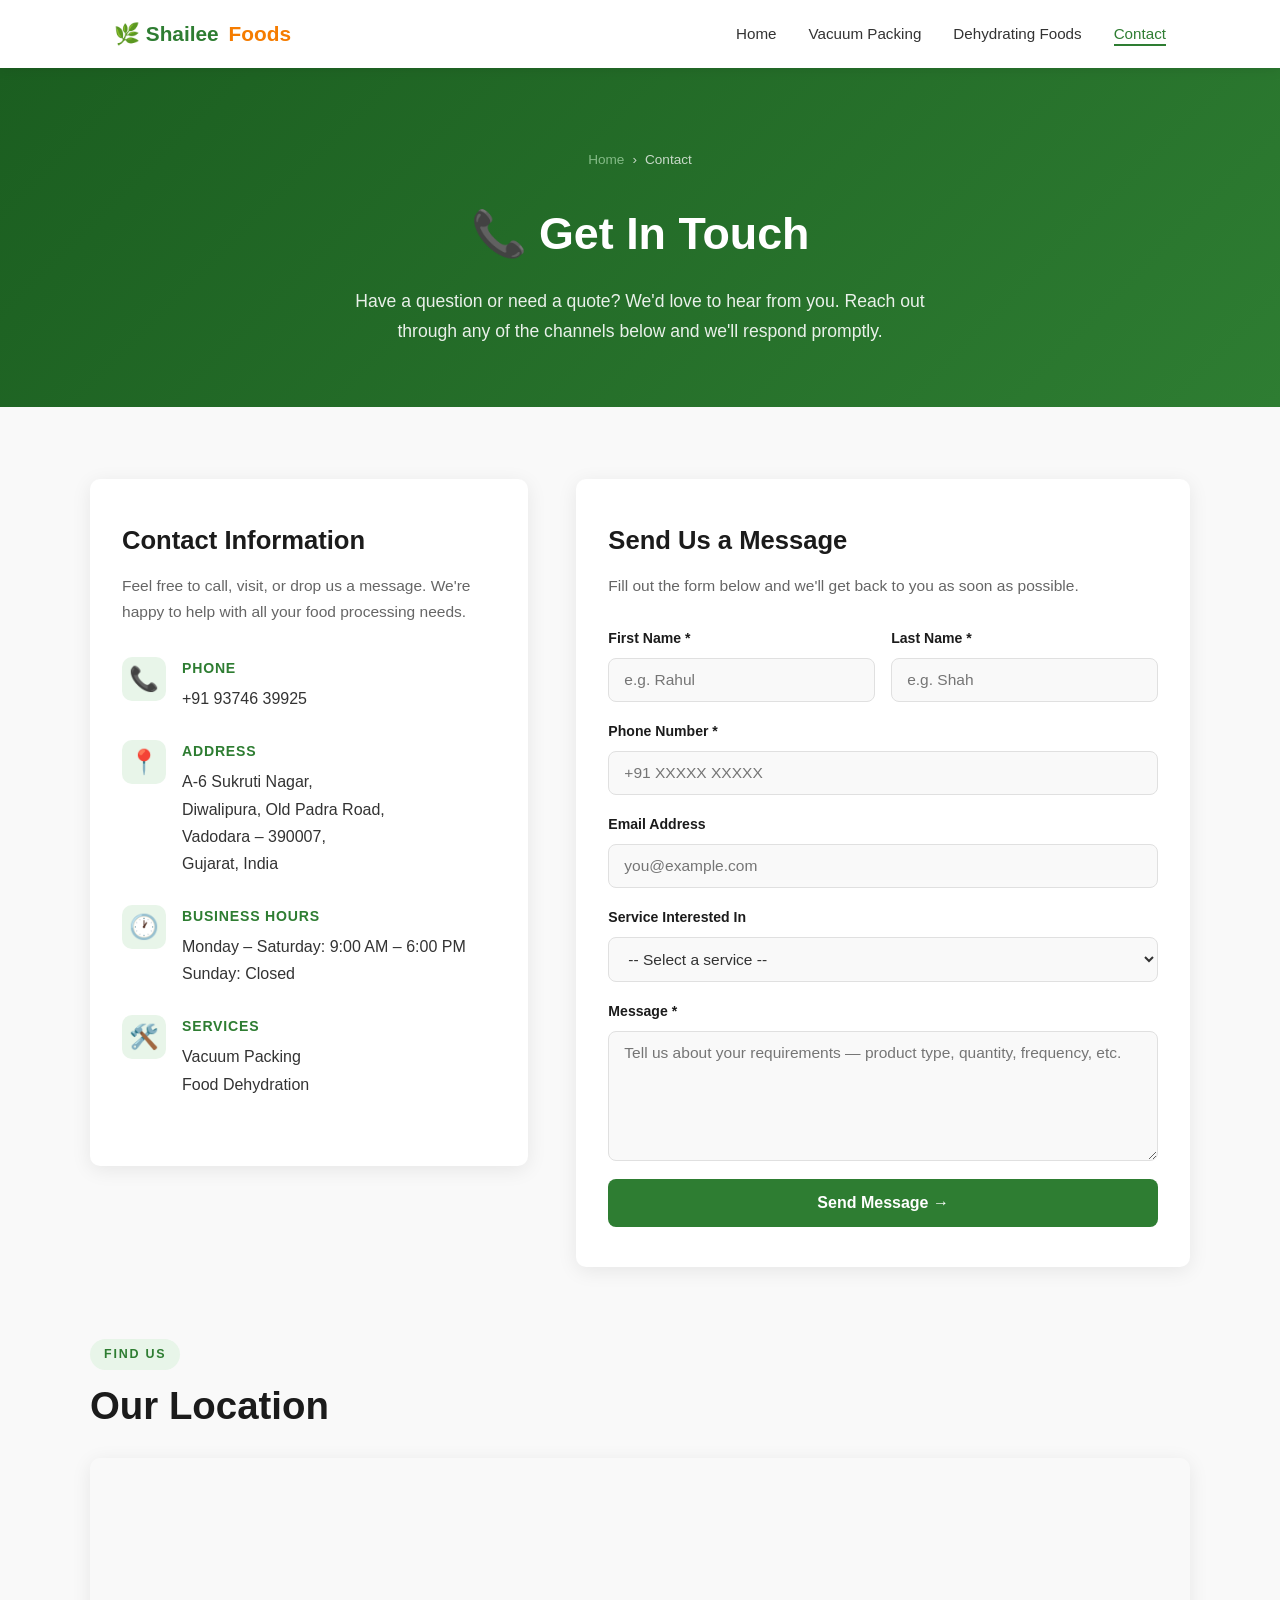
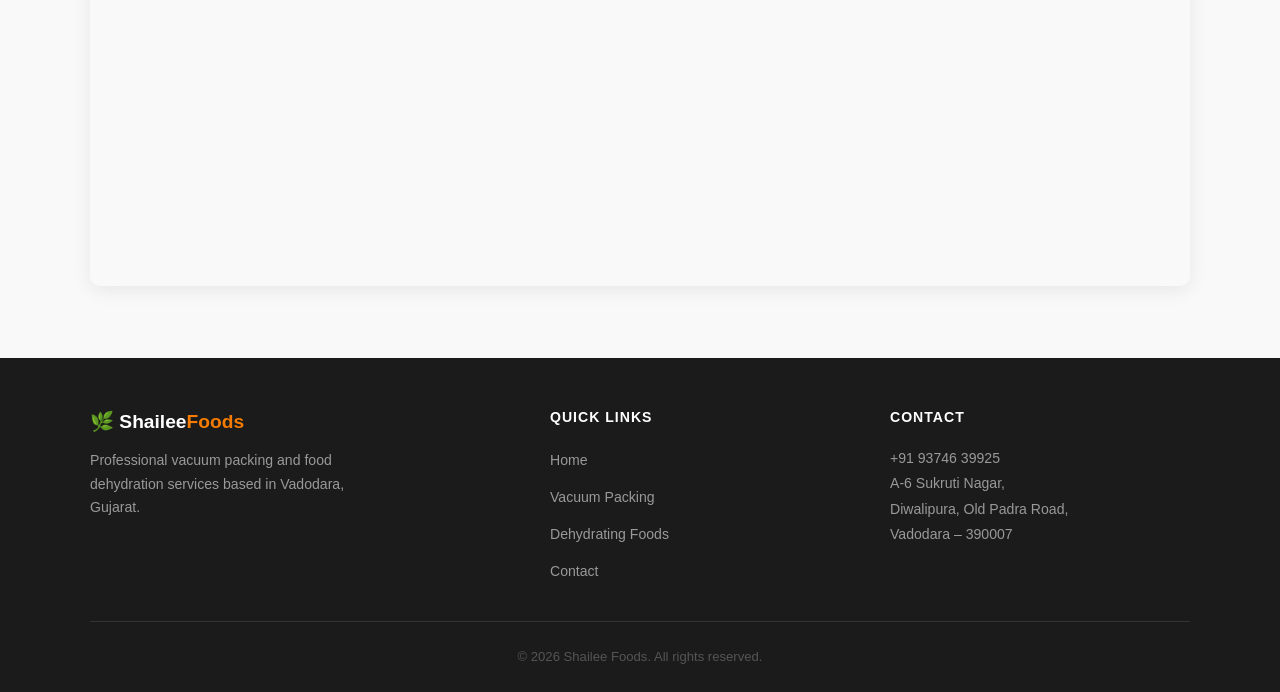
==== contact.html @ 6eaf428a "Initial website commit" ====
<!DOCTYPE html>
<html lang="en">
<head>
  <meta charset="UTF-8" />
  <meta name="viewport" content="width=device-width, initial-scale=1.0" />
  <title>Contact Us | Shailee Foods</title>
  <meta name="description" content="Get in touch with Shailee Foods in Vadodara for vacuum packing and food dehydration enquiries. Call +91 9374639925 or visit us at Old Padra Road." />
  <link rel="stylesheet" href="styles.css" />
</head>
<body>

  <!-- NAVBAR -->
  <nav class="navbar">
    <div class="nav-inner">
      <a href="index.html" class="nav-logo">🌿 Shailee<span>Foods</span></a>
      <button class="hamburger" id="hamburger" aria-label="Toggle menu">
        <span></span><span></span><span></span>
      </button>
      <ul class="nav-links" id="navLinks">
        <li><a href="index.html">Home</a></li>
        <li><a href="vacuum-packing.html">Vacuum Packing</a></li>
        <li><a href="dehydrating.html">Dehydrating Foods</a></li>
        <li><a href="contact.html" class="active">Contact</a></li>
      </ul>
    </div>
  </nav>

  <!-- PAGE HERO -->
  <div class="page-hero">
    <div class="breadcrumb">
      <a href="index.html">Home</a> › <span>Contact</span>
    </div>
    <h1>📞 Get In Touch</h1>
    <p>Have a question or need a quote? We'd love to hear from you. Reach out through any of the channels below and we'll respond promptly.</p>
  </div>

  <!-- CONTACT SECTION -->
  <section>
    <div class="section-inner">
      <div class="contact-grid">

        <!-- Left: Info -->
        <div class="contact-info-card">
          <h2>Contact Information</h2>
          <p>Feel free to call, visit, or drop us a message. We're happy to help with all your food processing needs.</p>

          <div class="info-item">
            <div class="info-icon">📞</div>
            <div class="info-text">
              <h4>Phone</h4>
              <p><a href="tel:+919374639925">+91 93746 39925</a></p>
            </div>
          </div>

          <div class="info-item">
            <div class="info-icon">📍</div>
            <div class="info-text">
              <h4>Address</h4>
              <p>
                A-6 Sukruti Nagar,<br />
                Diwalipura, Old Padra Road,<br />
                Vadodara – 390007,<br />
                Gujarat, India
              </p>
            </div>
          </div>

          <div class="info-item">
            <div class="info-icon">🕐</div>
            <div class="info-text">
              <h4>Business Hours</h4>
              <p>
                Monday – Saturday: 9:00 AM – 6:00 PM<br />
                Sunday: Closed
              </p>
            </div>
          </div>

          <div class="info-item">
            <div class="info-icon">🛠️</div>
            <div class="info-text">
              <h4>Services</h4>
              <p>
                <a href="vacuum-packing.html">Vacuum Packing</a><br />
                <a href="dehydrating.html">Food Dehydration</a>
              </p>
            </div>
          </div>
        </div>

        <!-- Right: Form -->
        <div class="contact-form-card">
          <h2>Send Us a Message</h2>
          <p>Fill out the form below and we'll get back to you as soon as possible.</p>

          <form id="contactForm" novalidate>
            <div class="form-row">
              <div class="form-group">
                <label for="firstName">First Name *</label>
                <input type="text" id="firstName" name="firstName" placeholder="e.g. Rahul" required />
              </div>
              <div class="form-group">
                <label for="lastName">Last Name *</label>
                <input type="text" id="lastName" name="lastName" placeholder="e.g. Shah" required />
              </div>
            </div>

            <div class="form-group">
              <label for="phone">Phone Number *</label>
              <input type="tel" id="phone" name="phone" placeholder="+91 XXXXX XXXXX" required />
            </div>

            <div class="form-group">
              <label for="email">Email Address</label>
              <input type="email" id="email" name="email" placeholder="you@example.com" />
            </div>

            <div class="form-group">
              <label for="service">Service Interested In</label>
              <select id="service" name="service">
                <option value="">-- Select a service --</option>
                <option value="vacuum-packing">Vacuum Packing</option>
                <option value="dehydrating">Dehydrating Food Products</option>
                <option value="both">Both Services</option>
                <option value="other">Other / General Enquiry</option>
              </select>
            </div>

            <div class="form-group">
              <label for="message">Message *</label>
              <textarea id="message" name="message" placeholder="Tell us about your requirements — product type, quantity, frequency, etc." required></textarea>
            </div>

            <button type="submit" class="form-submit">Send Message →</button>

            <p id="formSuccess" style="display:none;margin-top:16px;color:var(--primary);font-weight:600;text-align:center;">
              ✅ Thank you! Your message has been sent. We'll be in touch soon.
            </p>
            <p id="formError" style="display:none;margin-top:16px;color:#c62828;font-weight:600;text-align:center;">
              ⚠️ Please fill in all required fields before submitting.
            </p>
          </form>
        </div>

      </div>
    </div>
  </section>

  <!-- MAP -->
  <section class="map-section">
    <div class="section-inner">
      <div class="section-label">Find Us</div>
      <h2 class="section-title" style="margin-bottom:28px;">Our Location</h2>
      <div class="map-wrap">
        <iframe
          title="Shailee Foods Location"
          src="https://www.google.com/maps/embed?pb=!1m18!1m12!1m3!1d3691.7254860165727!2d73.16155!3d22.29456!2m3!1f0!2f0!3f0!3m2!1i1024!2i768!4f13.1!3m3!1m2!1s0x395fc5873b2c3a4f%3A0x1!2sDiwalipura%2C%20Old%20Padra%20Road%2C%20Vadodara%2C%20Gujarat%20390007!5e0!3m2!1sen!2sin!4v1680000000000!5m2!1sen!2sin"
          width="100%"
          height="420"
          style="border:0;"
          allowfullscreen=""
          loading="lazy"
          referrerpolicy="no-referrer-when-downgrade">
        </iframe>
      </div>
    </div>
  </section>

  <!-- FOOTER -->
  <footer>
    <div class="footer-inner">
      <div class="footer-top">
        <div class="footer-brand">
          <h3>🌿 Shailee<span>Foods</span></h3>
          <p>Professional vacuum packing and food dehydration services based in Vadodara, Gujarat.</p>
        </div>
        <div class="footer-col">
          <h4>Quick Links</h4>
          <ul>
            <li><a href="index.html">Home</a></li>
            <li><a href="vacuum-packing.html">Vacuum Packing</a></li>
            <li><a href="dehydrating.html">Dehydrating Foods</a></li>
            <li><a href="contact.html">Contact</a></li>
          </ul>
        </div>
        <div class="footer-col">
          <h4>Contact</h4>
          <address>
            <a href="tel:+919374639925">+91 93746 39925</a><br />
            A-6 Sukruti Nagar,<br />
            Diwalipura, Old Padra Road,<br />
            Vadodara – 390007
          </address>
        </div>
      </div>
      <div class="footer-bottom">
        <p>&copy; 2026 Shailee Foods. All rights reserved.</p>
      </div>
    </div>
  </footer>

  <script>
    // Hamburger menu
    const hamburger = document.getElementById('hamburger');
    const navLinks  = document.getElementById('navLinks');
    hamburger.addEventListener('click', () => navLinks.classList.toggle('open'));

    // Contact form validation (client-side)
    document.getElementById('contactForm').addEventListener('submit', function (e) {
      e.preventDefault();
      const firstName = document.getElementById('firstName').value.trim();
      const lastName  = document.getElementById('lastName').value.trim();
      const phone     = document.getElementById('phone').value.trim();
      const message   = document.getElementById('message').value.trim();

      const success = document.getElementById('formSuccess');
      const error   = document.getElementById('formError');

      if (!firstName || !lastName || !phone || !message) {
        error.style.display   = 'block';
        success.style.display = 'none';
        return;
      }

      // Hide error, show success
      error.style.display   = 'none';
      success.style.display = 'block';
      this.reset();
    });
  </script>
</body>
</html>
---- styles.css ----
/* ===== GLOBAL STYLES ===== */
* {
  margin: 0;
  padding: 0;
  box-sizing: border-box;
}

:root {
  --primary:   #2e7d32;
  --primary-light: #4caf50;
  --accent:    #f57c00;
  --dark:      #1b1b1b;
  --light:     #f9f9f9;
  --white:     #ffffff;
  --text:      #333333;
  --muted:     #666666;
  --border:    #e0e0e0;
  --shadow:    0 4px 20px rgba(0,0,0,0.08);
  --radius:    10px;
}

body {
  font-family: 'Segoe UI', Tahoma, Geneva, Verdana, sans-serif;
  color: var(--text);
  background: var(--light);
  line-height: 1.7;
}

a {
  text-decoration: none;
  color: inherit;
}

img {
  max-width: 100%;
  display: block;
}

/* ===== NAVBAR ===== */
.navbar {
  background: var(--white);
  position: sticky;
  top: 0;
  z-index: 100;
  box-shadow: 0 2px 12px rgba(0,0,0,0.08);
}

.nav-inner {
  max-width: 1100px;
  margin: 0 auto;
  padding: 0 24px;
  display: flex;
  align-items: center;
  justify-content: space-between;
  height: 68px;
}

.nav-logo {
  display: flex;
  align-items: center;
  gap: 10px;
  font-size: 1.3rem;
  font-weight: 700;
  color: var(--primary);
}

.nav-logo span {
  color: var(--accent);
}

.nav-links {
  list-style: none;
  display: flex;
  gap: 32px;
}

.nav-links a {
  font-size: 0.95rem;
  font-weight: 500;
  color: var(--text);
  transition: color 0.2s;
  position: relative;
  padding-bottom: 4px;
}

.nav-links a::after {
  content: '';
  display: block;
  width: 0;
  height: 2px;
  background: var(--primary);
  transition: width 0.25s;
  position: absolute;
  bottom: 0;
  left: 0;
}

.nav-links a:hover,
.nav-links a.active {
  color: var(--primary);
}

.nav-links a:hover::after,
.nav-links a.active::after {
  width: 100%;
}

/* Hamburger (mobile) */
.hamburger {
  display: none;
  flex-direction: column;
  gap: 5px;
  cursor: pointer;
  background: none;
  border: none;
  padding: 4px;
}

.hamburger span {
  display: block;
  width: 26px;
  height: 2px;
  background: var(--primary);
  border-radius: 2px;
  transition: all 0.3s;
}

/* ===== HERO ===== */
.hero {
  background: linear-gradient(135deg, #1b5e20 0%, #2e7d32 50%, #388e3c 100%);
  color: var(--white);
  padding: 100px 24px;
  text-align: center;
}

.hero-inner {
  max-width: 760px;
  margin: 0 auto;
}

.hero-badge {
  display: inline-block;
  background: rgba(255,255,255,0.15);
  backdrop-filter: blur(4px);
  color: var(--white);
  font-size: 0.8rem;
  font-weight: 600;
  letter-spacing: 1.5px;
  text-transform: uppercase;
  padding: 6px 18px;
  border-radius: 999px;
  margin-bottom: 24px;
  border: 1px solid rgba(255,255,255,0.25);
}

.hero h1 {
  font-size: clamp(2rem, 5vw, 3.2rem);
  font-weight: 800;
  line-height: 1.2;
  margin-bottom: 20px;
}

.hero h1 em {
  font-style: normal;
  color: #a5d6a7;
}

.hero p {
  font-size: 1.15rem;
  opacity: 0.9;
  margin-bottom: 36px;
  max-width: 580px;
  margin-left: auto;
  margin-right: auto;
}

.btn-group {
  display: flex;
  gap: 14px;
  justify-content: center;
  flex-wrap: wrap;
}

.btn {
  display: inline-block;
  padding: 14px 32px;
  border-radius: 999px;
  font-size: 0.95rem;
  font-weight: 600;
  cursor: pointer;
  transition: transform 0.2s, box-shadow 0.2s;
  border: none;
}

.btn:hover {
  transform: translateY(-2px);
  box-shadow: 0 8px 24px rgba(0,0,0,0.2);
}

.btn-primary {
  background: var(--accent);
  color: var(--white);
}

.btn-outline {
  background: transparent;
  color: var(--white);
  border: 2px solid rgba(255,255,255,0.7);
}

/* ===== SECTION WRAPPERS ===== */
section {
  padding: 72px 24px;
}

.section-inner {
  max-width: 1100px;
  margin: 0 auto;
}

.section-label {
  display: inline-block;
  font-size: 0.78rem;
  font-weight: 700;
  letter-spacing: 1.8px;
  text-transform: uppercase;
  color: var(--primary);
  background: #e8f5e9;
  padding: 5px 14px;
  border-radius: 999px;
  margin-bottom: 12px;
}

.section-title {
  font-size: clamp(1.6rem, 3vw, 2.4rem);
  font-weight: 800;
  color: var(--dark);
  margin-bottom: 14px;
  line-height: 1.25;
}

.section-sub {
  color: var(--muted);
  font-size: 1.05rem;
  max-width: 560px;
  margin-bottom: 48px;
}

/* ===== SERVICES CARDS ===== */
.services-grid {
  display: grid;
  grid-template-columns: repeat(auto-fit, minmax(300px, 1fr));
  gap: 28px;
}

.service-card {
  background: var(--white);
  border-radius: var(--radius);
  box-shadow: var(--shadow);
  overflow: hidden;
  transition: transform 0.25s, box-shadow 0.25s;
  display: flex;
  flex-direction: column;
}

.service-card:hover {
  transform: translateY(-6px);
  box-shadow: 0 12px 36px rgba(0,0,0,0.12);
}

.card-icon-wrap {
  background: linear-gradient(135deg, #e8f5e9, #c8e6c9);
  padding: 36px 28px 28px;
  display: flex;
  align-items: center;
  gap: 16px;
}

.card-icon {
  font-size: 2.6rem;
  line-height: 1;
}

.card-icon-wrap h3 {
  font-size: 1.25rem;
  font-weight: 700;
  color: var(--primary);
}

.card-body {
  padding: 24px 28px 28px;
  flex: 1;
  display: flex;
  flex-direction: column;
}

.card-body p {
  color: var(--muted);
  font-size: 0.97rem;
  margin-bottom: 20px;
  flex: 1;
}

.card-link {
  display: inline-flex;
  align-items: center;
  gap: 6px;
  color: var(--primary);
  font-weight: 600;
  font-size: 0.9rem;
  transition: gap 0.2s;
}

.card-link:hover {
  gap: 10px;
}

/* ===== WHY US (stats / pillars) ===== */
.why-bg {
  background: #f1f8e9;
}

.pillars-grid {
  display: grid;
  grid-template-columns: repeat(auto-fit, minmax(200px, 1fr));
  gap: 24px;
}

.pillar {
  background: var(--white);
  border-radius: var(--radius);
  padding: 28px 24px;
  box-shadow: var(--shadow);
  text-align: center;
}

.pillar-icon {
  font-size: 2.2rem;
  margin-bottom: 12px;
}

.pillar h4 {
  font-size: 1rem;
  font-weight: 700;
  color: var(--dark);
  margin-bottom: 8px;
}

.pillar p {
  font-size: 0.88rem;
  color: var(--muted);
}

/* ===== CTA STRIP ===== */
.cta-strip {
  background: linear-gradient(135deg, #1b5e20, #2e7d32);
  color: var(--white);
  text-align: center;
  padding: 72px 24px;
}

.cta-strip h2 {
  font-size: clamp(1.6rem, 3vw, 2.4rem);
  font-weight: 800;
  margin-bottom: 14px;
}

.cta-strip p {
  opacity: 0.88;
  font-size: 1.05rem;
  margin-bottom: 32px;
}

/* ===== DETAIL PAGE ===== */
.page-hero {
  background: linear-gradient(135deg, #1b5e20 0%, #2e7d32 100%);
  color: var(--white);
  padding: 80px 24px 60px;
  text-align: center;
}

.page-hero h1 {
  font-size: clamp(1.8rem, 4vw, 2.8rem);
  font-weight: 800;
  margin-bottom: 16px;
}

.page-hero p {
  font-size: 1.1rem;
  opacity: 0.9;
  max-width: 600px;
  margin: 0 auto;
}

.breadcrumb {
  display: flex;
  align-items: center;
  gap: 8px;
  font-size: 0.85rem;
  opacity: 0.75;
  justify-content: center;
  margin-bottom: 24px;
}

.breadcrumb a { opacity: 1; color: #a5d6a7; }
.breadcrumb a:hover { text-decoration: underline; }

/* Two-column layout for detail pages */
.detail-grid {
  display: grid;
  grid-template-columns: 1fr 1fr;
  gap: 48px;
  align-items: start;
}

.detail-visual {
  background: linear-gradient(135deg, #e8f5e9, #c8e6c9);
  border-radius: var(--radius);
  display: flex;
  align-items: center;
  justify-content: center;
  font-size: 8rem;
  min-height: 340px;
}

.detail-content h2 {
  font-size: 1.7rem;
  font-weight: 800;
  color: var(--dark);
  margin-bottom: 16px;
}

.detail-content p {
  color: var(--muted);
  margin-bottom: 20px;
}

.benefit-list {
  list-style: none;
  display: flex;
  flex-direction: column;
  gap: 12px;
  margin-bottom: 28px;
}

.benefit-list li {
  display: flex;
  align-items: flex-start;
  gap: 12px;
  font-size: 0.97rem;
}

.benefit-list li::before {
  content: '✓';
  display: inline-flex;
  align-items: center;
  justify-content: center;
  width: 22px;
  height: 22px;
  min-width: 22px;
  background: var(--primary);
  color: var(--white);
  border-radius: 50%;
  font-size: 0.75rem;
  font-weight: 700;
  margin-top: 2px;
}

/* Features / process steps */
.features-section {
  background: #f1f8e9;
}

.features-grid {
  display: grid;
  grid-template-columns: repeat(auto-fit, minmax(220px, 1fr));
  gap: 24px;
}

.feature-card {
  background: var(--white);
  border-radius: var(--radius);
  padding: 28px 22px;
  box-shadow: var(--shadow);
}

.feature-num {
  font-size: 0.78rem;
  font-weight: 700;
  letter-spacing: 1.5px;
  text-transform: uppercase;
  color: var(--primary);
  background: #e8f5e9;
  display: inline-block;
  padding: 3px 10px;
  border-radius: 999px;
  margin-bottom: 14px;
}

.feature-card h4 {
  font-size: 1.05rem;
  font-weight: 700;
  margin-bottom: 8px;
  color: var(--dark);
}

.feature-card p {
  font-size: 0.88rem;
  color: var(--muted);
}

/* ===== CONTACT PAGE ===== */
.contact-grid {
  display: grid;
  grid-template-columns: 1fr 1.4fr;
  gap: 48px;
  align-items: start;
}

.contact-info-card {
  background: var(--white);
  border-radius: var(--radius);
  box-shadow: var(--shadow);
  padding: 40px 32px;
}

.contact-info-card h2 {
  font-size: 1.6rem;
  font-weight: 800;
  color: var(--dark);
  margin-bottom: 10px;
}

.contact-info-card > p {
  color: var(--muted);
  margin-bottom: 32px;
  font-size: 0.97rem;
}

.info-item {
  display: flex;
  align-items: flex-start;
  gap: 16px;
  margin-bottom: 28px;
}

.info-icon {
  font-size: 1.5rem;
  min-width: 44px;
  height: 44px;
  background: #e8f5e9;
  border-radius: var(--radius);
  display: flex;
  align-items: center;
  justify-content: center;
}

.info-text h4 {
  font-size: 0.88rem;
  font-weight: 700;
  text-transform: uppercase;
  letter-spacing: 0.8px;
  color: var(--primary);
  margin-bottom: 4px;
}

.info-text p {
  color: var(--text);
  font-size: 1rem;
}

.info-text a {
  color: var(--text);
  transition: color 0.2s;
}

.info-text a:hover { color: var(--primary); }

/* Contact Form */
.contact-form-card {
  background: var(--white);
  border-radius: var(--radius);
  box-shadow: var(--shadow);
  padding: 40px 32px;
}

.contact-form-card h2 {
  font-size: 1.6rem;
  font-weight: 800;
  color: var(--dark);
  margin-bottom: 10px;
}

.contact-form-card > p {
  color: var(--muted);
  margin-bottom: 28px;
  font-size: 0.97rem;
}

.form-row {
  display: grid;
  grid-template-columns: 1fr 1fr;
  gap: 16px;
}

.form-group {
  display: flex;
  flex-direction: column;
  margin-bottom: 18px;
}

.form-group label {
  font-size: 0.88rem;
  font-weight: 600;
  margin-bottom: 7px;
  color: var(--dark);
}

.form-group input,
.form-group select,
.form-group textarea {
  padding: 12px 15px;
  border: 1.5px solid var(--border);
  border-radius: 8px;
  font-size: 0.97rem;
  font-family: inherit;
  color: var(--text);
  background: var(--light);
  transition: border-color 0.2s, box-shadow 0.2s;
  outline: none;
}

.form-group input:focus,
.form-group select:focus,
.form-group textarea:focus {
  border-color: var(--primary);
  box-shadow: 0 0 0 3px rgba(46,125,50,0.12);
  background: var(--white);
}

.form-group textarea {
  resize: vertical;
  min-height: 130px;
}

.form-submit {
  width: 100%;
  padding: 15px;
  background: var(--primary);
  color: var(--white);
  border: none;
  border-radius: 8px;
  font-size: 1rem;
  font-weight: 700;
  cursor: pointer;
  transition: background 0.2s, transform 0.2s;
}

.form-submit:hover {
  background: #1b5e20;
  transform: translateY(-1px);
}

/* Map embed */
.map-section {
  padding-top: 0;
}

.map-wrap {
  border-radius: var(--radius);
  overflow: hidden;
  box-shadow: var(--shadow);
}

/* ===== FOOTER ===== */
footer {
  background: #1b1b1b;
  color: #ccc;
  padding: 48px 24px 24px;
}

.footer-inner {
  max-width: 1100px;
  margin: 0 auto;
}

.footer-top {
  display: grid;
  grid-template-columns: 1.4fr 1fr 1fr;
  gap: 40px;
  padding-bottom: 36px;
  border-bottom: 1px solid #333;
}

.footer-brand h3 {
  font-size: 1.2rem;
  font-weight: 700;
  color: var(--white);
  margin-bottom: 10px;
}

.footer-brand h3 span { color: var(--accent); }

.footer-brand p {
  font-size: 0.88rem;
  line-height: 1.7;
  color: #999;
  max-width: 260px;
}

.footer-col h4 {
  font-size: 0.88rem;
  font-weight: 700;
  text-transform: uppercase;
  letter-spacing: 1px;
  color: var(--white);
  margin-bottom: 16px;
}

.footer-col ul {
  list-style: none;
  display: flex;
  flex-direction: column;
  gap: 10px;
}

.footer-col ul li a {
  font-size: 0.88rem;
  color: #999;
  transition: color 0.2s;
}

.footer-col ul li a:hover { color: var(--primary-light); }

.footer-col address {
  font-style: normal;
  font-size: 0.88rem;
  color: #999;
  line-height: 1.8;
}

.footer-col address a {
  color: #999;
  transition: color 0.2s;
}

.footer-col address a:hover { color: var(--primary-light); }

.footer-bottom {
  padding-top: 24px;
  text-align: center;
  font-size: 0.82rem;
  color: #555;
}

/* ===== RESPONSIVE ===== */
@media (max-width: 768px) {
  .nav-links {
    display: none;
    flex-direction: column;
    position: absolute;
    top: 68px;
    left: 0; right: 0;
    background: var(--white);
    padding: 20px 24px 28px;
    box-shadow: 0 8px 24px rgba(0,0,0,0.1);
    gap: 18px;
  }

  .nav-links.open { display: flex; }
  .hamburger { display: flex; }

  .detail-grid,
  .contact-grid {
    grid-template-columns: 1fr;
  }

  .detail-visual { min-height: 200px; font-size: 5rem; }

  .form-row { grid-template-columns: 1fr; }

  .footer-top {
    grid-template-columns: 1fr;
    gap: 28px;
  }

  section { padding: 52px 20px; }
}
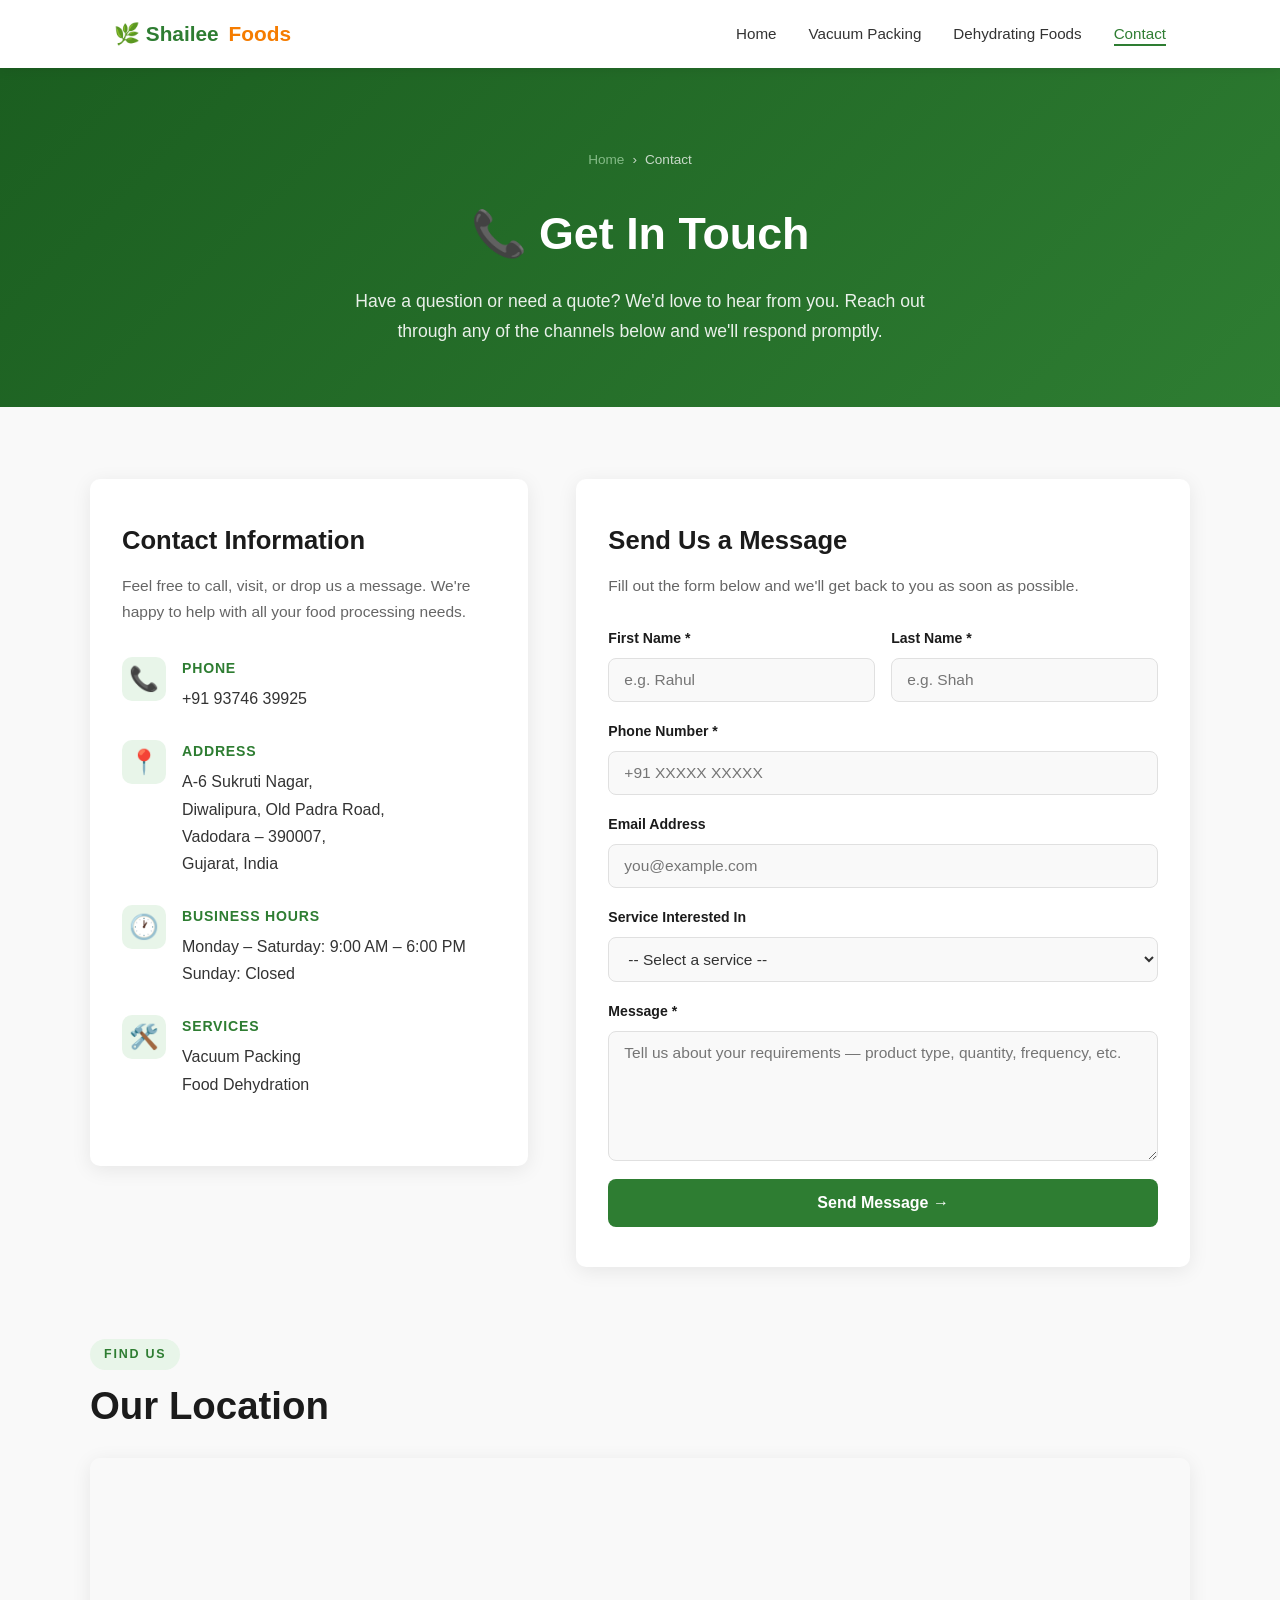
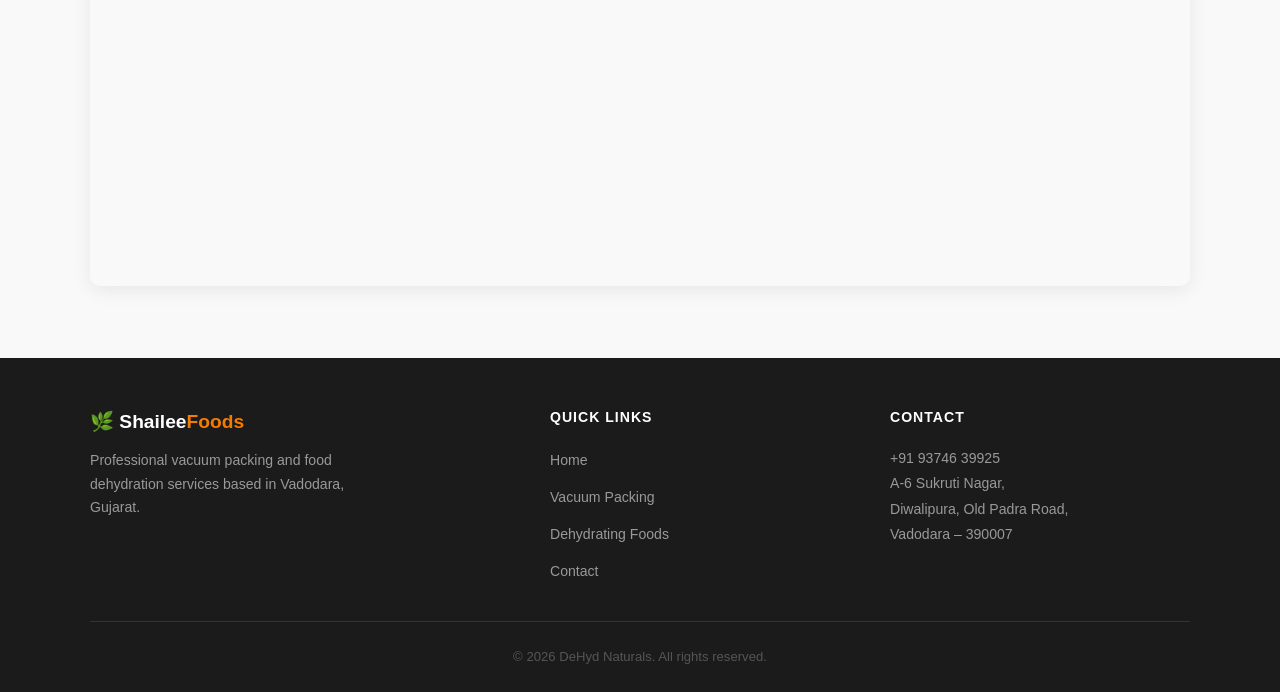
==== commit 08bc777b: "renamed shailee foods" ====
--- a/contact.html
+++ b/contact.html
@@ -3,8 +3,8 @@
 <head>
   <meta charset="UTF-8" />
   <meta name="viewport" content="width=device-width, initial-scale=1.0" />
-  <title>Contact Us | Shailee Foods</title>
-  <meta name="description" content="Get in touch with Shailee Foods in Vadodara for vacuum packing and food dehydration enquiries. Call +91 9374639925 or visit us at Old Padra Road." />
+  <title>Contact Us | DeHyd Naturals</title>
+  <meta name="description" content="Get in touch with DeHyd Naturals in Vadodara for vacuum packing and food dehydration enquiries. Call +91 9374639925 or visit us at Old Padra Road." />
   <link rel="stylesheet" href="styles.css" />
 </head>
 <body>
@@ -153,7 +153,7 @@
       <h2 class="section-title" style="margin-bottom:28px;">Our Location</h2>
       <div class="map-wrap">
         <iframe
-          title="Shailee Foods Location"
+          title="DeHyd Naturals Location"
           src="https://www.google.com/maps/embed?pb=!1m18!1m12!1m3!1d3691.7254860165727!2d73.16155!3d22.29456!2m3!1f0!2f0!3f0!3m2!1i1024!2i768!4f13.1!3m3!1m2!1s0x395fc5873b2c3a4f%3A0x1!2sDiwalipura%2C%20Old%20Padra%20Road%2C%20Vadodara%2C%20Gujarat%20390007!5e0!3m2!1sen!2sin!4v1680000000000!5m2!1sen!2sin"
           width="100%"
           height="420"
@@ -194,7 +194,7 @@
         </div>
       </div>
       <div class="footer-bottom">
-        <p>&copy; 2026 Shailee Foods. All rights reserved.</p>
+        <p>&copy; 2026 DeHyd Naturals. All rights reserved.</p>
       </div>
     </div>
   </footer>
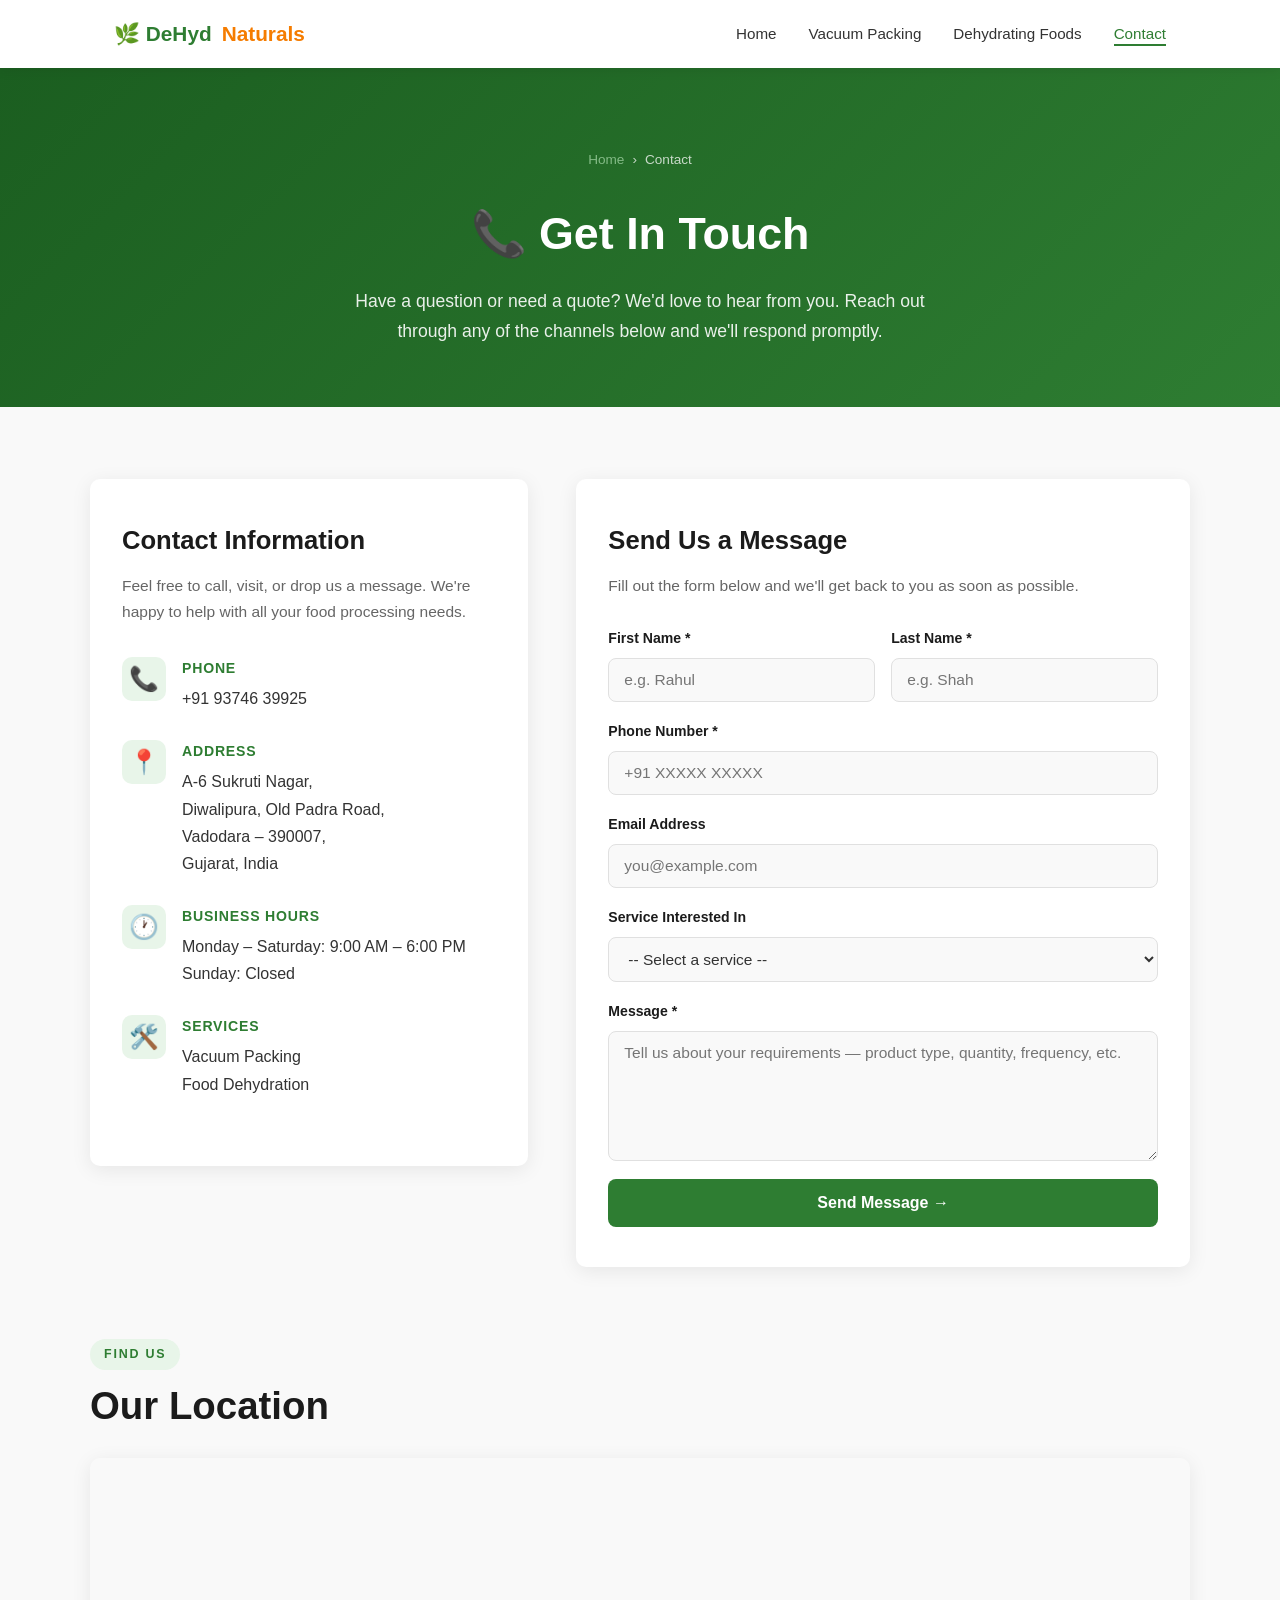
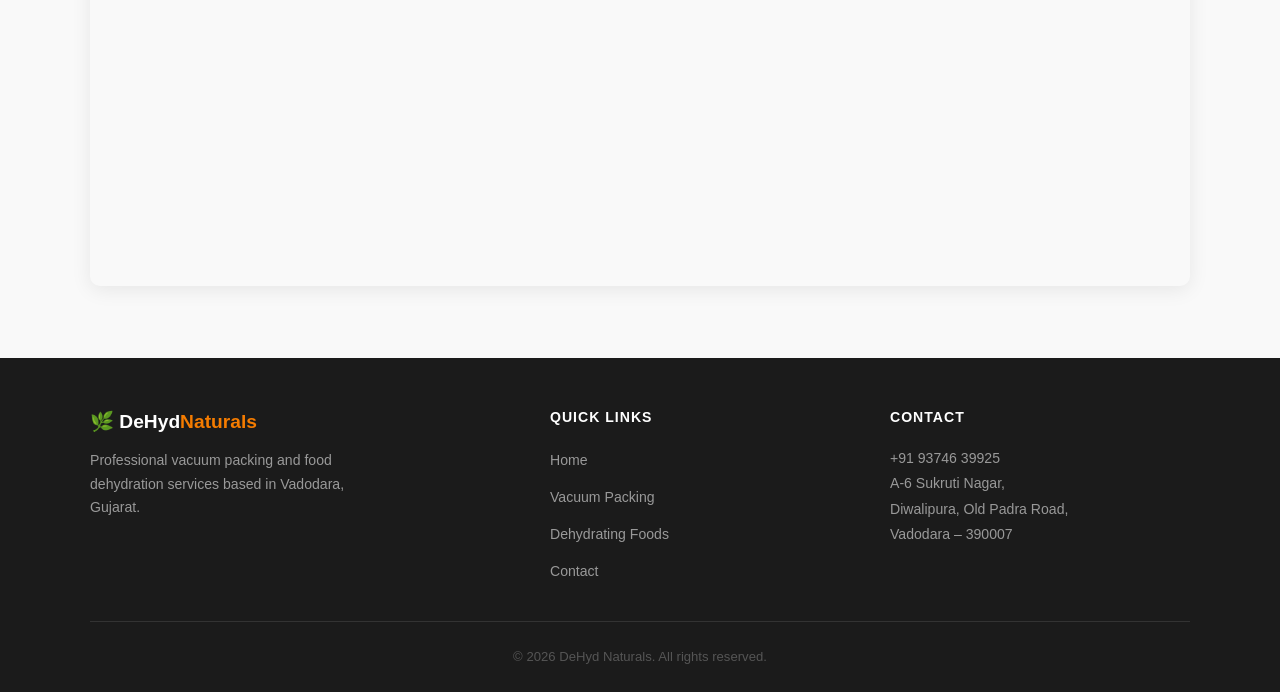
==== commit 8fd0c27a: "Update all pages: rebrand Shailee Foods to DeHyd Naturals" ====
--- a/contact.html
+++ b/contact.html
@@ -12,7 +12,7 @@
   <!-- NAVBAR -->
   <nav class="navbar">
     <div class="nav-inner">
-      <a href="index.html" class="nav-logo">🌿 Shailee<span>Foods</span></a>
+      <a href="index.html" class="nav-logo">🌿 DeHyd<span>Naturals</span></a>
       <button class="hamburger" id="hamburger" aria-label="Toggle menu">
         <span></span><span></span><span></span>
       </button>
@@ -171,7 +171,7 @@
     <div class="footer-inner">
       <div class="footer-top">
         <div class="footer-brand">
-          <h3>🌿 Shailee<span>Foods</span></h3>
+          <h3>🌿 DeHyd<span>Naturals</span></h3>
           <p>Professional vacuum packing and food dehydration services based in Vadodara, Gujarat.</p>
         </div>
         <div class="footer-col">
